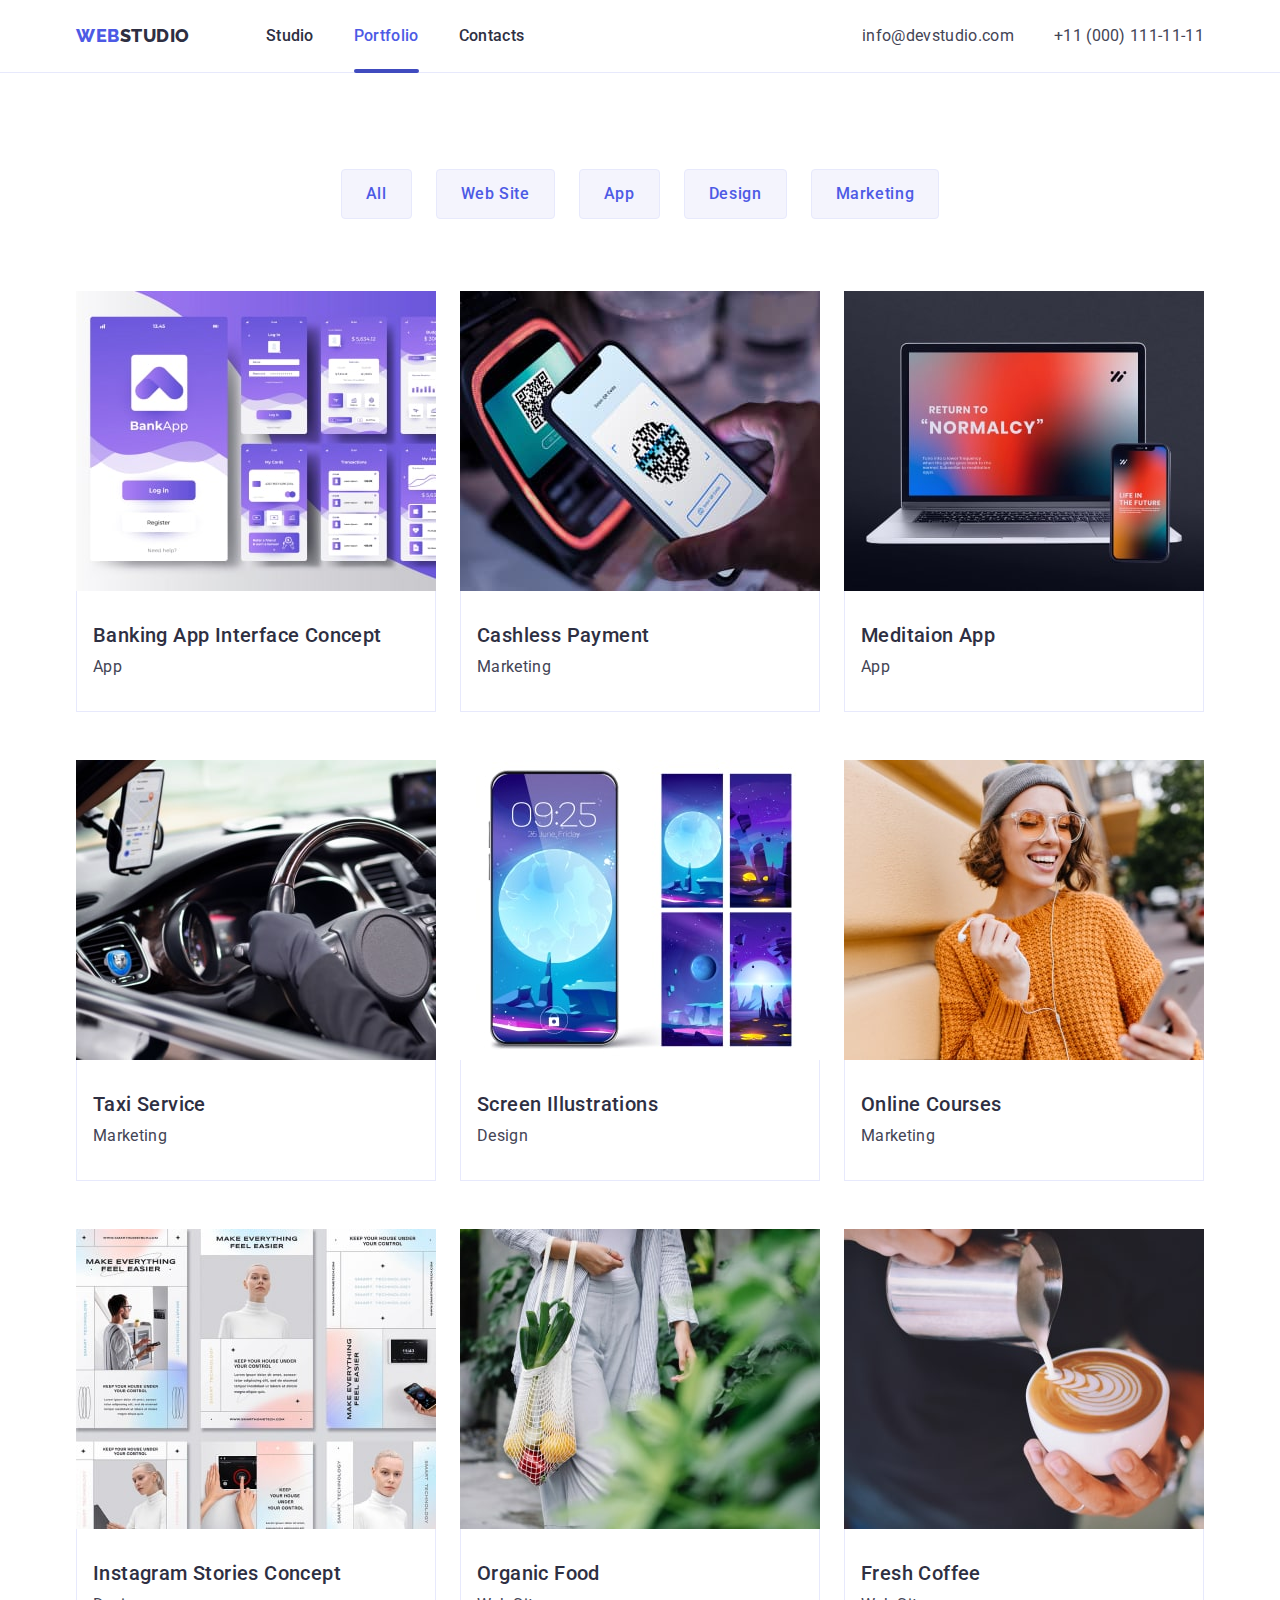
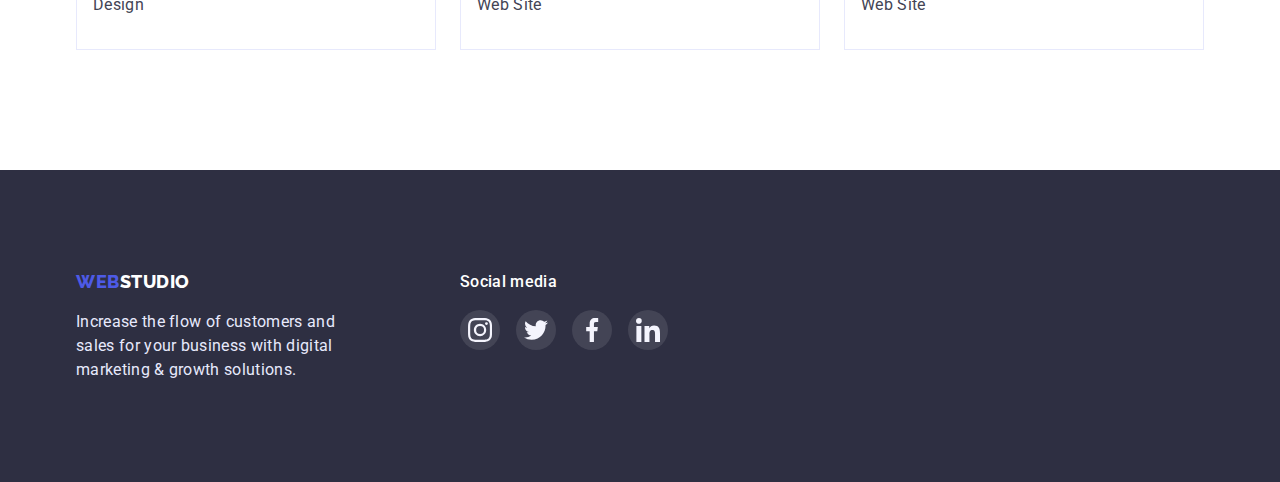
==== portfolio.html @ af66f4e7 "Create HW6" ====
<!DOCTYPE html>
<html lang="en">
<head>
    <meta charset="UTF-8">
    <meta http-equiv="X-UA-Compatible" content="IE=edge">
    <meta name="viewport" content="width=device-width, initial-scale=1.0">
    <title>Portfolio</title>
    <link rel="preconnect" href="https://fonts.googleapis.com">
    <link rel="preconnect" href="https://fonts.gstatic.com" crossorigin>
    <link
        href="https://fonts.googleapis.com/css2?family=Raleway:wght@800&family=Roboto:wght@400;500;700;900&display=swap"
        rel="stylesheet">
    <link rel="stylesheet" href="./css/modern-normalize.css">
    <link rel="stylesheet" href="./css/styles.css">
</head>

<body>
    <!-- Site Header -->
    <header class="header section">
        <!-- Navigation -->
        <div class="container navigation">
            <nav class="site-navigation">
                <a href="./index.html" class="logo link">web<span class="logo-studio">studio</span></a>
    
                <ul class="list nav-menu">
                    <li class="nav-list"><a href="./index.html" class="link nav-menu-item">Studio</a></li>
                    <li class="nav-list"><a href="./portfolio.html" class="link nav-menu-item current">Portfolio</a></li>
                    <li class="nav-list"><a href="" class="link nav-menu-item">Contacts</a></li>
                </ul>
            </nav>
    
            <ul class="list nav-address">
                <li class="nav-list"><a href="mailto:info@devstudio.com" class="link address-item">info@devstudio.com</a>
                </li>
                <li class="nav-list"><a href="tel:+110001111111" class="link address-item">+11 (000) 111-11-11</a></li>
            </ul>
        </div>
    </header>
    <main>
        <!-- Portfolio -->
        <section class="portfolio-section section">
            <div class="container">
                <h1 class="visually-hidden">Our Portfolio</h1>
                
                <div class="portfolio-filter">
                    <ul class="list">
                        <li class="item-btn"><button type="button" class="portfolio-btn all">All</button></li>
                        <li class="item-btn"><button type="button" class="portfolio-btn web-site">Web Site</button></li>
                        <li class="item-btn"><button type="button" class="portfolio-btn app">App</button></li>
                        <li class="item-btn"><button type="button" class="portfolio-btn design">Design</button></li>
                        <li class="item-btn"><button type="button" class="portfolio-btn marketing">Marketing</button></li>
                    </ul>
                </div>
            
                <div class="portfolio-cards">
                    <ul class="portfolio list">
                        <li class="item">
                            <a href="" class="portfolio-link">
                                <div class="card-thumb">
                                    <img src="./images/portfolio-img1-min.jpg" alt="Bank App Interface Concept" width="360" height="300">
                                    <div class="card-overlay">
                                        <p class="card-overlay-text text">14 Stylish and User-Friendly App Design Concepts · Task Manager App · Calorie Tracker App · Exotic Fruit Ecommerce App · Cloud Storage App</p>
                                    </div>
                                </div>
                                <div class="portfolio-card-content">
                                    <h2 class="title-three">Banking App Interface Concept</h2>
                                    <p class="main-text">App</p>
                                </div>
                            </a>
                        </li>
                        <li class="item">
                            <a href="" class="portfolio-link">
                                <div class="card-thumb">
                                    <img src="./images/portfolio-img2-min.jpg" alt="Blue Square" width="360" height="300">
                                    <div class="card-overlay">
                                        <p class="card-overlay-text text">14 Stylish and User-Friendly App Design Concepts · Task Manager App · Calorie Tracker App · Exotic Fruit Ecommerce App · Cloud Storage App</p>
                                    </div>
                                </div>
                                <div class="portfolio-card-content">
                                    <h2 class="title-three">Cashless Payment</h2>
                                    <p class="main-text">Marketing</p>
                                </div>
                            </a>
                        </li>
                        <li class="item">
                            <a href="" class="portfolio-link">
                                <div class="card-thumb">
                                    <img src="./images/portfolio-img3-min.jpg" alt="Notebook and Smartphone" width="360" height="300">
                                    <div class="card-overlay">
                                        <p class="card-overlay-text text">14 Stylish and User-Friendly App Design Concepts · Task Manager App · Calorie Tracker App · Exotic Fruit Ecommerce App · Cloud Storage App</p>
                                    </div>
                                </div>
                                <div class="portfolio-card-content">
                                    <h2 class="title-three">Meditaion App</h2>
                                    <p class="main-text">App</p>
                                </div>
                            </a>
                        </li>
                        <li class="item">
                            <a href="" class="portfolio-link">
                                <div class="card-thumb">
                                    <img src="./images/portfolio-img4-min.jpg" alt="Interior of a Car" width="360" height="300">
                                    <div class="card-overlay">
                                        <p class="card-overlay-text text">14 Stylish and User-Friendly App Design Concepts · Task Manager App · Calorie Tracker App · Exotic Fruit Ecommerce App · Cloud Storage App</p>
                                    </div>
                                </div>
                                <div class="portfolio-card-content">
                                    <h2 class="title-three">Taxi Service</h2>
                                    <p class="main-text">Marketing</p>
                                </div>
                            </a>
                        </li>
                        <li class="item">
                            <a href="" class="portfolio-link">
                                <div class="card-thumb">
                                    <img src="./images/portfolio-img5-min.jpg" alt="Screen Wallpapers" width="360" height="300">
                                    <div class="card-overlay">
                                        <p class="card-overlay-text text">14 Stylish and User-Friendly App Design Concepts · Task Manager App · Calorie Tracker App · Exotic Fruit Ecommerce App · Cloud Storage App</p>
                                    </div>
                                </div>
                                <div class="portfolio-card-content">
                                    <h2 class="title-three">Screen Illustrations</h2>
                                    <p class="main-text">Design</p>
                                </div>
                            </a>
                        </li>
                        <li class="item">
                            <a href="" class="portfolio-link">
                                <div class="card-thumb">
                                    <img src="./images/portfolio-img6-min.jpg" alt="Smiling Girl With Phone and Earphones" width="360" height="300">
                                    <div class="card-overlay">
                                        <p class="card-overlay-text text">14 Stylish and User-Friendly App Design Concepts · Task Manager App · Calorie Tracker App · Exotic Fruit Ecommerce App · Cloud Storage App</p>
                                    </div>
                                </div>
                                <div class="portfolio-card-content">
                                    <h2 class="title-three">Online Courses</h2>
                                    <p class="main-text">Marketing</p>
                                </div>
                            </a>
                        </li>
                        <li class="item">
                            <a href="" class="portfolio-link">
                                <div class="card-thumb">
                                    <img src="./images/portfolio-img7-min.jpg" alt="Instagram Stories Concept" width="360" height="300">
                                    <div class="card-overlay">
                                        <p class="card-overlay-text text">14 Stylish and User-Friendly App Design Concepts · Task Manager App · Calorie Tracker App · Exotic Fruit Ecommerce App · Cloud Storage App</p>
                                    </div>
                                </div>
                                <div class="portfolio-card-content">
                                    <h2 class="title-three">Instagram Stories Concept</h2>
                                    <p class="main-text">Design</p>
                                </div>
                            </a>
                        </li>
                        <li class="item">
                            <a href="" class="portfolio-link">
                                <div class="card-thumb">
                                    <img src="./images/portfolio-img8-min.jpg" alt="Woman With the Net of the Fruits" width="360" height="300">
                                    <div class="card-overlay">
                                        <p class="card-overlay-text text">14 Stylish and User-Friendly App Design Concepts · Task Manager App · Calorie Tracker App · Exotic Fruit Ecommerce App · Cloud Storage App</p>
                                    </div>
                                </div>
                                <div class="portfolio-card-content">
                                    <h2 class="title-three">Organic Food</h2>
                                    <p class="main-text">Web Site</p>
                                </div>
                            </a>
                        </li>
                        <li class="item">
                            <a href="" class="portfolio-link">
                                <div class="card-thumb">
                                    <img src="./images/portfolio-img9-min.jpg" alt="Barista Makes Coffe" width="360" height="300">
                                    <div class="card-overlay">
                                        <p class="card-overlay-text text">14 Stylish and User-Friendly App Design Concepts · Task Manager App · Calorie Tracker App · Exotic Fruit Ecommerce App · Cloud Storage App</p>
                                    </div>
                                </div>
                                <div class="portfolio-card-content">
                                    <h2 class="title-three">Fresh Coffee</h2>
                                    <p class="main-text">Web Site</p>
                                </div>
                            </a>
                        </li>
                    </ul>
                </div>
            </div>
        </section>
    </main>
    
    <!-- Footer -->
    <footer class="footer">
        <div class="container footer-container">
            <div class="footer-first-block">
                <a href="./index.html" class="logo link">web<span class="logo-studio">studio</span></a>
                <p class="text">Increase the flow of customers and sales for your business with digital marketing & growth
                    solutions.</p>
            </div>
            <div class="footer-second-block">
                <h4 class="footer-title">Social media</h4>
                <ul class="footer-socials">
                    <li class="social-item">
                        <a class="team-social-link bgc-footter-icon link" href="https://www.instagram.com/" target="_blank">
                            <svg class="social-icon" width="24" height="24">
                                <use href="./images/sprite.svg#icon-instagram"></use>
                            </svg>
                        </a>
                    </li>
                    <li class="social-item">
                        <a class="team-social-link bgc-footter-icon link" href="https://www.twitter.com/" target="_blank">
                            <svg class="social-icon" width="24" height="24">
                                <use href="./images/sprite.svg#icon-twitter"></use>
                            </svg>
                        </a>
                    </li>
                    <li class="social-item">
                        <a class="team-social-link bgc-footter-icon link" href="https://www.facebook.com/" target="_blank">
                            <svg class="social-icon" width="24" height="24">
                                <use href="./images/sprite.svg#icon-facebook"></use>
                            </svg>
                        </a>
                    </li>
                    <li class="social-item">
                        <a class="team-social-link bgc-footter-icon link" href="https://www.linkedin.com/" target="_blank">
                            <svg class="social-icon" width="24" height="24">
                                <use href="./images/sprite.svg#icon-linkedin"></use>
                            </svg>
                        </a>
                    </li>
                </ul>
    
            </div>
        </div>
    </footer>
</body>
</html>
---- css/styles.css ----
html {
  box-sizing: border-box;
}

*,
*::before,
*::after {
  box-sizing: inherit;
}

p,
h1,
h2,
h3,
h4,
h5,
h6,
ul {
  margin: 0;
  padding: 0;
}

img {
  display: block;
}

:root {
  --primary-text-color: #434455;
  --title-text-color: #2e2f42;
  --main-bg-color: #ffffff;
  --accent-color: #4d5ae5;
  --cloud-color: #f4f4fd;
  --cornflower-color: #e7e9fc;
  --ocean-color: #404bbf;
  --light-slate-color: #8e8f99;
  --green-color: #31d0aa;
}

body {
  font-family: "Roboto", sans-serif;
  background-color: var(--main-bg-color);
  color: var(--primary-text-color);
}

.visually-hidden {
  position: absolute;
  width: 1px;
  height: 1px;
  margin: -1px;
  border: 0;
  padding: 0;
  white-space: nowrap;
  clip-path: inset(100%);
  clip: rect(0 0 0 0);
  overflow: hidden;
}

.link {
  text-decoration: none;
}

.list {
  list-style-type: none;
}

.title {
  color: var(--title-text-color);
}

.main-text {
  font-weight: 400;
  font-size: 16px;
  line-height: 1.5;
  letter-spacing: 0.02em;
}

.title-two {
  font-weight: 700;
  font-size: 36px;
  line-height: 1.11;
  letter-spacing: 0.02em;
  color: var(--title-text-color);
}

.title-three {
  font-weight: 500;
  font-size: 20px;
  line-height: 1.2;
  letter-spacing: 0.02em;
  color: var(--title-text-color);
}

.container {
  padding: 0 15px;
  width: 1158px;
  margin: 0 auto;
  /* outline: 1px solid red; */
}

/* --- HEADER --- */
.header {
  margin: 0 auto;
  border-bottom: 1px solid var(--cornflower-color);
}

/* --- LOGO --- */

.logo {
  font-family: "Raleway", sans-serif;
  font-weight: 800;
  font-size: 18px;
  line-height: 1.33;
  text-transform: uppercase;
  letter-spacing: 0.03em;
  color: var(--accent-color);
}

.logo-studio {
  color: var(--title-text-color);
}

/* --- SITE NAVIGATION --- */

.navigation {
  display: flex;
  align-items: center;
}

.site-navigation {
  display: flex;
  align-items: center;
}

.nav-menu {
  display: flex;
  margin-left: 76px;
}

.nav-address {
  display: flex;
  margin-left: auto;
}

.nav-menu-item {
  display: inline-block;
  padding-top: 24px;
  padding-bottom: 24px;

  color: var(--title-text-color);
  font-weight: 500;
  font-size: 16px;
  line-height: 1.5;
  letter-spacing: 0.02em;

  transition: color 250ms cubic-bezier(0.4, 0, 0.2, 1);
}

.nav-menu .nav-list + .nav-list {
  margin-left: 40px;
}

.nav-menu-item:hover,
.nav-menu-item:focus {
  color: var(--accent-color);
}

.nav-list {
  position: relative;
}

.current {
  color: var(--accent-color);
}

.current::after {
  content: "";

  position: absolute;
  bottom: -1px;
  left: 0;  

  height: 4px;
  width: 100%;
  background-color: var(--ocean-color);
  border-radius: 2px;
}

.current:hover {
  color: var(--primary-text-color);
}

.address-item {
  color: var(--primary-text-color);
  font-weight: 400;
  font-size: 16px;
  line-height: 1.5;
  letter-spacing: 0.02em;

  transition: color 250ms cubic-bezier(0.4, 0, 0.2, 1);
}

.header-item-icon {
  display: flex;
  align-items: center;
}

.address-item:hover,
.address-item:focus {
  color: var(--accent-color);
}

.nav-address .nav-list + .nav-list {
  margin-left: 40px;
}

/* --- HERO --- */
.hero.section {
  max-width: 1440px;
  margin: 0 auto;
  padding-top: 188px;
  padding-bottom: 188px;
}

.hero {
  text-align: center;

  background-color: var(--title-text-color);
  background-image: linear-gradient(
      to right,
      rgba(46, 47, 66, 0.7),
      rgba(46, 47, 66, 0.7)
    ),
    url(../images/people-office.jpg);
  background-repeat: no-repeat;
  background-position: center;
}

.hero .title {
  color: var(--main-bg-color);
  font-weight: 700;
  font-size: 56px;
  line-height: 1.07;
  letter-spacing: 0.02em;
  max-width: 496px;
  margin: 0 auto;
  /* text-align: center; */
}

.hero .btn {
  display: inline-block;
  
  font-family: inherit;
  background: var(--accent-color);
  color: var(--main-bg-color);
  font-size: 16px;
  line-height: 1.19;
  font-weight: 500;
  letter-spacing: 0.04em;
  padding: 16px;
  padding-left: 32px;
  padding-right: 32px;
  border-radius: 3px;
  border: 0;
  cursor: pointer;

  margin-top: 48px;

  transition: background-color 250ms cubic-bezier(0.4, 0, 0.2, 1), box-shadow 250ms cubic-bezier(0.4, 0, 0.2, 1);
}

.hero .btn:hover,
.hero .btn:focus {
  background-color: #404bbf;
  box-shadow: 0px 4px 4px rgba(0, 0, 0, 0.15);
}

/* --- OUR ADVANTAGES --- */
.advantages {
  padding-top: 120px;
  padding-bottom: 120px;
}

.advantages .list {
  display: flex;
  gap: 24px;
}

.advantages .item {
  width: calc(100% - 72px / 4);
}
.advantages .main-text {
  margin-top: 8px;
}

.advant-item-icon {
  /* max-width: 264px;
    height: 112px; */
  background-color: var(--cloud-color);
  border-radius: 4px;
  padding: 24px 100px;
  margin-bottom: 8px;
}

.advant-antenna-icon {
  display: block;
  margin: auto auto;
}
/* .advantages .item:not(:last-child) {
    margin-right: 24px;
} */

/* --- OUR WORKS --- */
.works {
  text-align: center;
  padding-bottom: 120px;
}

.works .list {
  margin-top: 72px;
  display: flex;
  gap: 24px;
}

/* --- OUR TEAM --- */

.team {
  background-color: var(--cloud-color);
  padding: 120px 0;
}

.team .list {
  display: flex;
  margin-top: 72px;
  gap: 24px;
}

.team-card {
  background-color: var(--main-bg-color);
  text-align: center;
  box-shadow: 0px 1px 6px rgba(46, 47, 66, 0.08),
    0px 1px 1px rgba(46, 47, 66, 0.16), 0px 2px 1px rgba(46, 47, 66, 0.08);
  border-radius: 0px 0px 4px 4px;
}

.team .title-two {
  text-align: center;
}

.team .main-text {
  margin-top: 8px;
}

.card-content {
  padding: 32px 16px;
}

.team-socials {
  display: flex;
  list-style: none;
  gap: 24px;
  margin-top: 8px;
}

.social-item {
  width: 40px;
  height: 40px;
  display: flex;
}

.team-social-link {
  width: 40px;
  height: 40px;
  border-radius: 50%;
  background-color: var(--accent-color);
  display: flex;
  justify-content: center;
  align-items: center;

  transition: background-color 250ms cubic-bezier(0.4, 0, 0.2, 1);
}

.team-social-link:hover,
.team-social-link:focus {
  background-color: var(--ocean-color);
}

.social-icon {
  fill: var(--cloud-color);
}

/* --- OUR CUSTOMERS */

.our-customers-section {
  padding-top: 130px;
  padding-bottom: 120px;
  text-align: center;
}

.customers-list {
  display: flex;
  margin-top: 72px;
  gap: 24px;
}

.customers-link {
  display: flex;
  justify-content: center;
  align-items: center;
  width: 168px;
  height: 88px;
  border: 1px solid #8e8f99;
  border-radius: 4px;
  padding: 16px 32px;
  fill: var(--light-slate-color);

  transition: border-color 250ms cubic-bezier(0.4, 0, 0.2, 1), fill 250ms cubic-bezier(0.4, 0, 0.2, 1);
}

.customers-link:hover,
.customers-link:focus {
  border-color: var(--ocean-color);
  fill: var(--ocean-color);
}

/* --- MODAL --- */

.backdrop {
  position: fixed;
  top: 0;
  left: 0;

  width: 100%;
  height: 100%;
  background-color: rgba(46, 47, 66, 0.4);

  opacity: 1;

  transition: opacity 250ms cubic-bezier(0.4, 0, 0.2, 1), visibility 250ms cubic-bezier(0.4, 0, 0.2, 1);
}

.backdrop.is-hidden {
  visibility: hidden;
  opacity: 0;
  pointer-events: none;
}

.backdrop.is-hidden .modal {
  opacity: 0;
  transform: translate(-50% , -50%) scale(1.1);
}

.modal {
  position: absolute;
  left: 50%;
  top: 50%;
  transform: translate(-50% , -50%) scale(1);
  
  min-width: 408px;
  min-height: 576px;

  background: #FCFCFC;
  box-shadow: 0px 1px 1px rgba(0, 0, 0, 0.14), 0px 1px 3px rgba(0, 0, 0, 0.12), 0px 2px 1px rgba(0, 0, 0, 0.2);
  border-radius: 4px;

  opacity: 1;

  transition: transform 250ms cubic-bezier(0.4, 0, 0.2, 1), opacity 250ms cubic-bezier(0.4, 0, 0.2, 1);
}

.modal-close-button {
  position: absolute;
  top: 24px;
  right: 24px;

  display: flex;
  justify-content: center;
  align-items: center;
  
  width: 24px;
  height: 24px;
  border-radius: 50%;
  border: 1px solid rgba(0, 0, 0, 0.1);
  fill: currentColor;
  
  cursor: pointer;
}



.modal-close-button:active {
  background-color: var(--ocean-color);
  fill: var(--main-bg-color);
} 

/* --- FOOTER --- */
.footer {
  background-color: var(--title-text-color);
  padding: 100px 0;
  display: flex;
}

.footer .logo-studio {
  color: var(--main-bg-color);
}

.footer-title {
  color: var(--main-bg-color);
  font-weight: 500;
  font-size: 16px;
  line-height: calc(24 / 16);
  letter-spacing: 0.02em;
}

.footer .text {
  display: block;
  color: var(--cornflower-color);
  font-size: 16px;
  line-height: 1.5;
  letter-spacing: 0.02em;
  margin-top: 16px;
  max-width: 264px;
}

.footer-first-block .logo {
  display: block;
}

.footer-second-block {
  margin-left: 120px;
}

.footer-container {
  display: flex;
}

.footer-socials {
  display: flex;
  list-style: none;
  gap: 16px;
  margin-top: 16px;
}

.bgc-footter-icon {
  background-color: rgba(255, 255, 255, 0.1);

  transition: background-color 250ms cubic-bezier(0.4, 0, 0.2, 1);
}

.bgc-footter-icon:hover,
.bgc-footter-icon:focus {
  background-color: var(--green-color);
}

/* --- PORTFOLIO --- */

.portfolio-section {
  background: var(--main-bg-color);
  padding-top: 96px;
  padding-bottom: 120px;
}

/* --- PORTFOLIO BUTTONS */

.portfolio-filter .list {
  display: flex;
  justify-content: center;
}

.portfolio-btn {
  display: inline-block;
  background: var(--cloud-color);

  color: var(--accent-color);
  font-family: inherit;
  font-size: 16px;
  line-height: 1.5;
  font-weight: 500;
  letter-spacing: 0.04em;

  border: 1px solid var(--cornflower-color);
  border-radius: 4px;
  cursor: pointer;

  padding: 12px 24px;

  transition: background-color, color, border, box-shadow;
  transition-duration: 250ms;
  transition-timing-function: cubic-bezier(0.4, 0, 0.2, 1);
}

.portfolio-filter .item-btn + .item-btn {
  margin-left: 24px;
}

.portfolio-btn:hover,
.portfolio-btn:focus {
  background-color: var(--accent-color);
  color: var(--main-bg-color);
  border: 1px solid var(--cornflower-color);
  box-shadow: 0px 3px 1px rgba(0, 0, 0, 0.1), 0px 2px 1px rgba(0, 0, 0, 0.08),
    0px 2px 2px rgba(0, 0, 0, 0.12);
}

/* --- PORTFOLIO CARDS --- */

.portfolio-cards {
  margin-top: 72px;
}

.portfolio .main-text {
  margin-top: 8px;
}

.portfolio.list {
  display: flex;
  flex-wrap: wrap;
  row-gap: 48px;
  column-gap: 24px;
}

.portfolio .item {
  width: calc(100% - 48 / 3);
}

.portfolio-link {
  display: block;
  text-decoration: none;
  color: var(--primary-text-color);

  transition: box-shadow 250ms cubic-bezier(0.4, 0, 0.2, 1);
}

.portfolio-link:hover,
.portfolio-link:focus {
  box-shadow: 0px 1px 6px rgba(46, 47, 66, 0.08);
}

.portfolio-link:hover .card-overlay,
.portfolio-link:focus .card-overlay {
  transform: translateY(0);
}

/* .portfolio .item:not(:nth-child(3n)) {
    margin-right: 24px;
}

.portfolio .item:not(:nth-last-child(-n+3)) {
    margin-bottom: 48px;
} */

.portfolio-card-content {
  padding: 32px 16px;
  border: 1px solid var(--cornflower-color);
  border-top: none;
}

.card-thumb {
  position: relative;

  overflow: hidden;    
}

.card-overlay {
  position: absolute;
  top: 0;
  left: 0;
  
  width: 100%;
  height: 100%;
  background-color: var(--accent-color);
  
  padding-top: 40px;
  padding-left: 32px;
  padding-right: 32px;
  
  transform: translateY(100%);

  transition: transform 250ms cubic-bezier(0.4, 0, 0.2, 1)
}

.card-overlay-text {
  color: var(--cornflower-color);
}
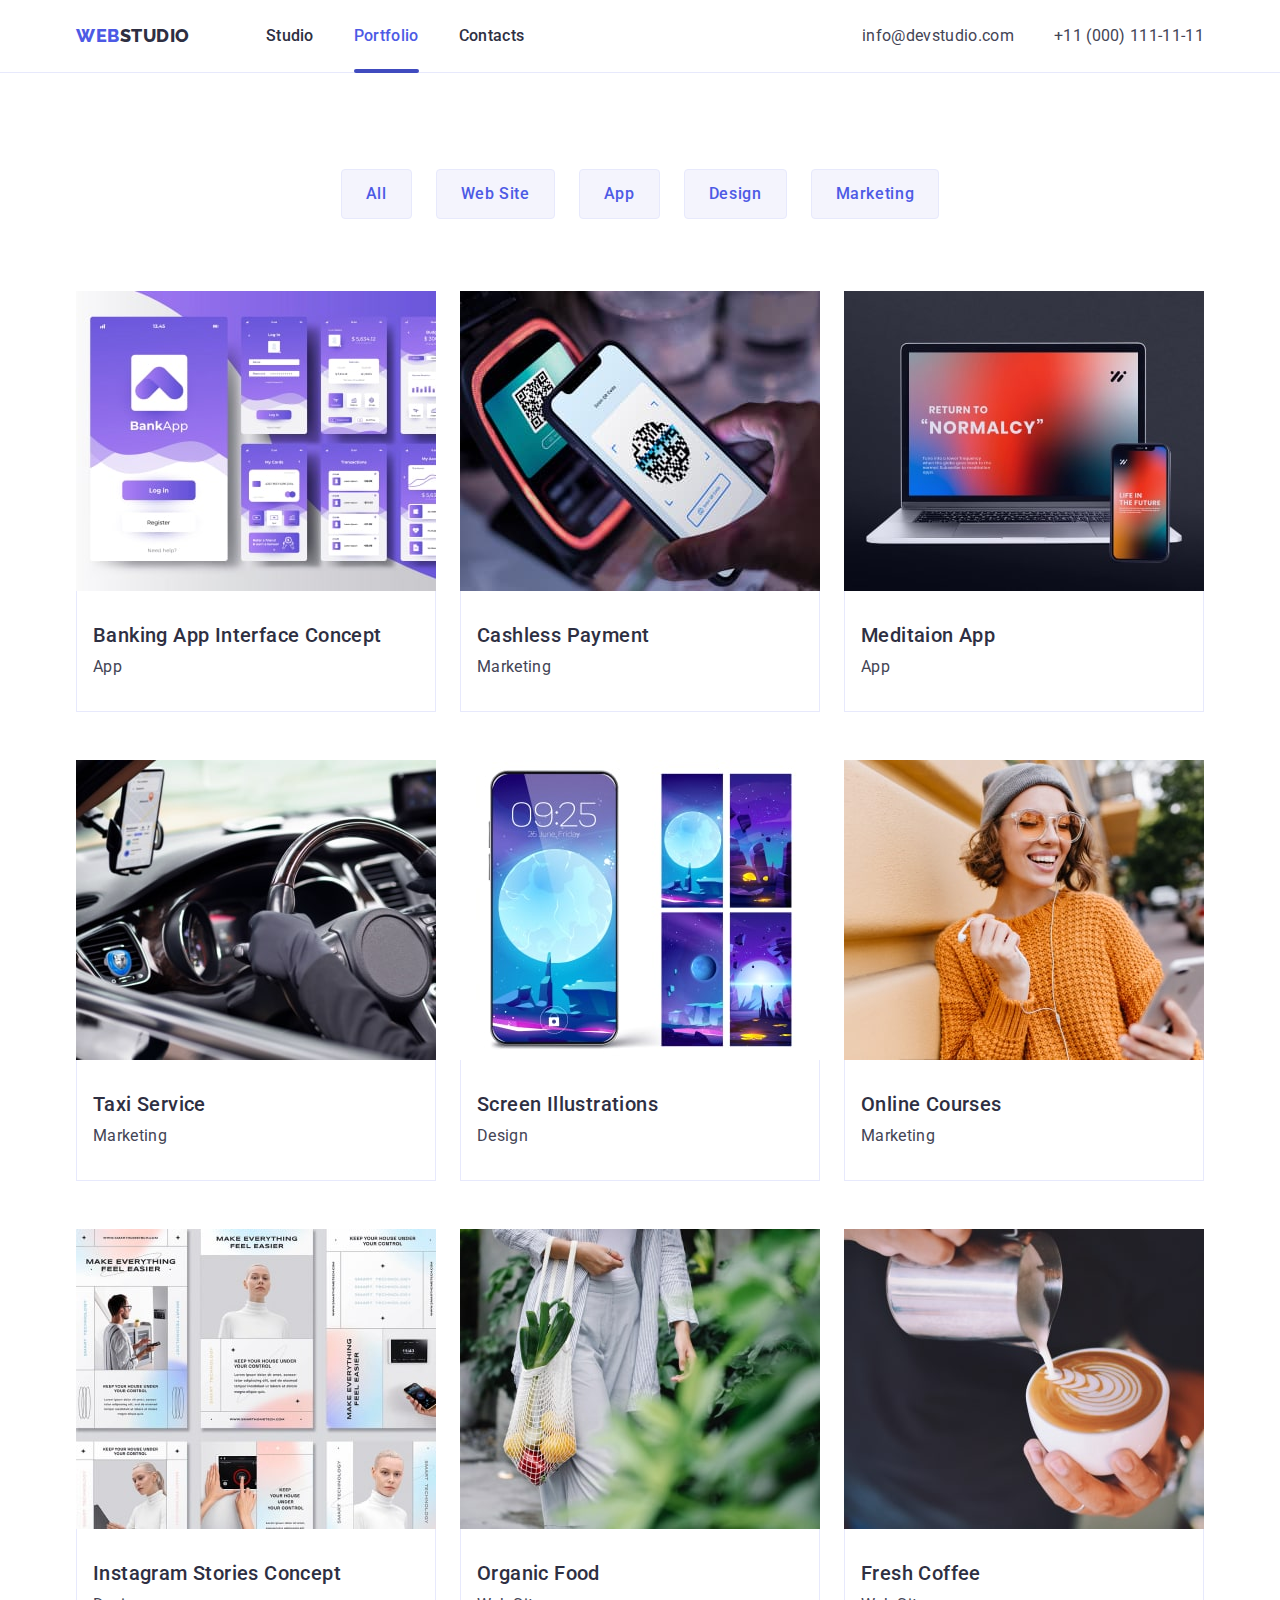
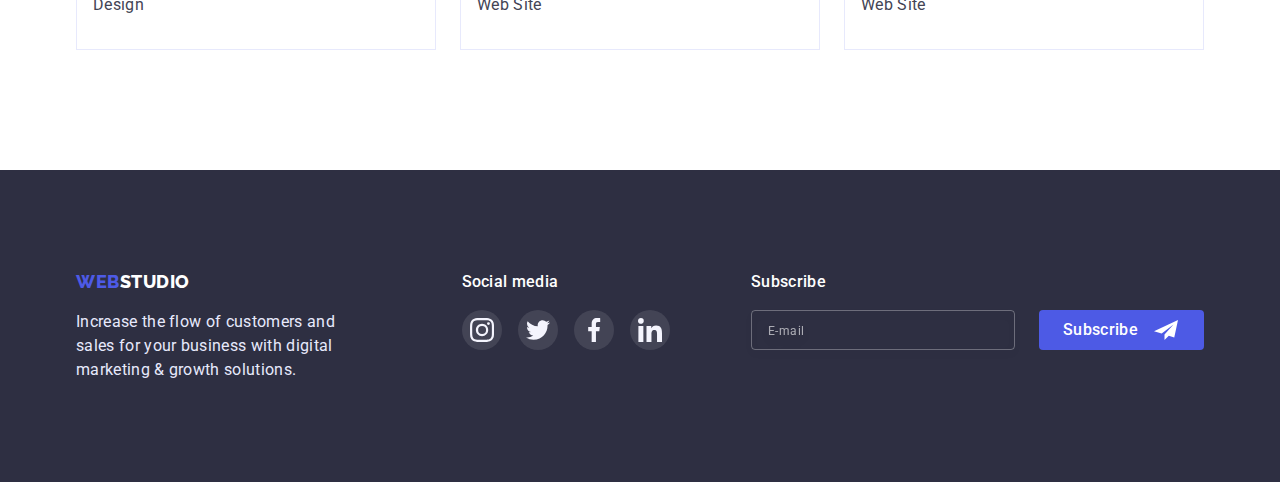
==== commit 51d57482: "Update HW6" ====
--- a/portfolio.html
+++ b/portfolio.html
@@ -1,234 +1,361 @@
 <!DOCTYPE html>
 <html lang="en">
-<head>
-    <meta charset="UTF-8">
-    <meta http-equiv="X-UA-Compatible" content="IE=edge">
-    <meta name="viewport" content="width=device-width, initial-scale=1.0">
+  <head>
+    <meta charset="UTF-8" />
+    <meta http-equiv="X-UA-Compatible" content="IE=edge" />
+    <meta name="viewport" content="width=device-width, initial-scale=1.0" />
     <title>Portfolio</title>
-    <link rel="preconnect" href="https://fonts.googleapis.com">
-    <link rel="preconnect" href="https://fonts.gstatic.com" crossorigin>
+    <link rel="preconnect" href="https://fonts.googleapis.com" />
+    <link rel="preconnect" href="https://fonts.gstatic.com" crossorigin />
     <link
-        href="https://fonts.googleapis.com/css2?family=Raleway:wght@800&family=Roboto:wght@400;500;700;900&display=swap"
-        rel="stylesheet">
-    <link rel="stylesheet" href="./css/modern-normalize.css">
-    <link rel="stylesheet" href="./css/styles.css">
-</head>
-
-<body>
+      href="https://fonts.googleapis.com/css2?family=Raleway:wght@800&family=Roboto:wght@400;500;700;900&display=swap"
+      rel="stylesheet"
+    />
+    <link rel="stylesheet" href="./css/modern-normalize.css" />
+    <link rel="stylesheet" href="./css/styles.css" />
+  </head>
+
+  <body>
     <!-- Site Header -->
     <header class="header section">
-        <!-- Navigation -->
-        <div class="container navigation">
-            <nav class="site-navigation">
-                <a href="./index.html" class="logo link">web<span class="logo-studio">studio</span></a>
-    
-                <ul class="list nav-menu">
-                    <li class="nav-list"><a href="./index.html" class="link nav-menu-item">Studio</a></li>
-                    <li class="nav-list"><a href="./portfolio.html" class="link nav-menu-item current">Portfolio</a></li>
-                    <li class="nav-list"><a href="" class="link nav-menu-item">Contacts</a></li>
-                </ul>
-            </nav>
-    
-            <ul class="list nav-address">
-                <li class="nav-list"><a href="mailto:info@devstudio.com" class="link address-item">info@devstudio.com</a>
-                </li>
-                <li class="nav-list"><a href="tel:+110001111111" class="link address-item">+11 (000) 111-11-11</a></li>
-            </ul>
-        </div>
+      <!-- Navigation -->
+      <div class="container navigation">
+        <nav class="site-navigation">
+          <a href="./index.html" class="logo link">web<span class="logo-studio">studio</span></a>
+
+          <ul class="list nav-menu">
+            <li class="nav-list">
+              <a href="./index.html" class="link nav-menu-item">Studio</a>
+            </li>
+            <li class="nav-list">
+              <a href="./portfolio.html" class="link nav-menu-item current">Portfolio</a>
+            </li>
+            <li class="nav-list">
+              <a href="" class="link nav-menu-item">Contacts</a>
+            </li>
+          </ul>
+        </nav>
+
+        <ul class="list nav-address">
+          <li class="nav-list">
+            <a href="mailto:info@devstudio.com" class="link address-item">info@devstudio.com</a>
+          </li>
+          <li class="nav-list">
+            <a href="tel:+110001111111" class="link address-item">+11 (000) 111-11-11</a>
+          </li>
+        </ul>
+      </div>
     </header>
     <main>
-        <!-- Portfolio -->
-        <section class="portfolio-section section">
-            <div class="container">
-                <h1 class="visually-hidden">Our Portfolio</h1>
-                
-                <div class="portfolio-filter">
-                    <ul class="list">
-                        <li class="item-btn"><button type="button" class="portfolio-btn all">All</button></li>
-                        <li class="item-btn"><button type="button" class="portfolio-btn web-site">Web Site</button></li>
-                        <li class="item-btn"><button type="button" class="portfolio-btn app">App</button></li>
-                        <li class="item-btn"><button type="button" class="portfolio-btn design">Design</button></li>
-                        <li class="item-btn"><button type="button" class="portfolio-btn marketing">Marketing</button></li>
-                    </ul>
-                </div>
-            
-                <div class="portfolio-cards">
-                    <ul class="portfolio list">
-                        <li class="item">
-                            <a href="" class="portfolio-link">
-                                <div class="card-thumb">
-                                    <img src="./images/portfolio-img1-min.jpg" alt="Bank App Interface Concept" width="360" height="300">
-                                    <div class="card-overlay">
-                                        <p class="card-overlay-text text">14 Stylish and User-Friendly App Design Concepts · Task Manager App · Calorie Tracker App · Exotic Fruit Ecommerce App · Cloud Storage App</p>
-                                    </div>
-                                </div>
-                                <div class="portfolio-card-content">
-                                    <h2 class="title-three">Banking App Interface Concept</h2>
-                                    <p class="main-text">App</p>
-                                </div>
-                            </a>
-                        </li>
-                        <li class="item">
-                            <a href="" class="portfolio-link">
-                                <div class="card-thumb">
-                                    <img src="./images/portfolio-img2-min.jpg" alt="Blue Square" width="360" height="300">
-                                    <div class="card-overlay">
-                                        <p class="card-overlay-text text">14 Stylish and User-Friendly App Design Concepts · Task Manager App · Calorie Tracker App · Exotic Fruit Ecommerce App · Cloud Storage App</p>
-                                    </div>
-                                </div>
-                                <div class="portfolio-card-content">
-                                    <h2 class="title-three">Cashless Payment</h2>
-                                    <p class="main-text">Marketing</p>
-                                </div>
-                            </a>
-                        </li>
-                        <li class="item">
-                            <a href="" class="portfolio-link">
-                                <div class="card-thumb">
-                                    <img src="./images/portfolio-img3-min.jpg" alt="Notebook and Smartphone" width="360" height="300">
-                                    <div class="card-overlay">
-                                        <p class="card-overlay-text text">14 Stylish and User-Friendly App Design Concepts · Task Manager App · Calorie Tracker App · Exotic Fruit Ecommerce App · Cloud Storage App</p>
-                                    </div>
-                                </div>
-                                <div class="portfolio-card-content">
-                                    <h2 class="title-three">Meditaion App</h2>
-                                    <p class="main-text">App</p>
-                                </div>
-                            </a>
-                        </li>
-                        <li class="item">
-                            <a href="" class="portfolio-link">
-                                <div class="card-thumb">
-                                    <img src="./images/portfolio-img4-min.jpg" alt="Interior of a Car" width="360" height="300">
-                                    <div class="card-overlay">
-                                        <p class="card-overlay-text text">14 Stylish and User-Friendly App Design Concepts · Task Manager App · Calorie Tracker App · Exotic Fruit Ecommerce App · Cloud Storage App</p>
-                                    </div>
-                                </div>
-                                <div class="portfolio-card-content">
-                                    <h2 class="title-three">Taxi Service</h2>
-                                    <p class="main-text">Marketing</p>
-                                </div>
-                            </a>
-                        </li>
-                        <li class="item">
-                            <a href="" class="portfolio-link">
-                                <div class="card-thumb">
-                                    <img src="./images/portfolio-img5-min.jpg" alt="Screen Wallpapers" width="360" height="300">
-                                    <div class="card-overlay">
-                                        <p class="card-overlay-text text">14 Stylish and User-Friendly App Design Concepts · Task Manager App · Calorie Tracker App · Exotic Fruit Ecommerce App · Cloud Storage App</p>
-                                    </div>
-                                </div>
-                                <div class="portfolio-card-content">
-                                    <h2 class="title-three">Screen Illustrations</h2>
-                                    <p class="main-text">Design</p>
-                                </div>
-                            </a>
-                        </li>
-                        <li class="item">
-                            <a href="" class="portfolio-link">
-                                <div class="card-thumb">
-                                    <img src="./images/portfolio-img6-min.jpg" alt="Smiling Girl With Phone and Earphones" width="360" height="300">
-                                    <div class="card-overlay">
-                                        <p class="card-overlay-text text">14 Stylish and User-Friendly App Design Concepts · Task Manager App · Calorie Tracker App · Exotic Fruit Ecommerce App · Cloud Storage App</p>
-                                    </div>
-                                </div>
-                                <div class="portfolio-card-content">
-                                    <h2 class="title-three">Online Courses</h2>
-                                    <p class="main-text">Marketing</p>
-                                </div>
-                            </a>
-                        </li>
-                        <li class="item">
-                            <a href="" class="portfolio-link">
-                                <div class="card-thumb">
-                                    <img src="./images/portfolio-img7-min.jpg" alt="Instagram Stories Concept" width="360" height="300">
-                                    <div class="card-overlay">
-                                        <p class="card-overlay-text text">14 Stylish and User-Friendly App Design Concepts · Task Manager App · Calorie Tracker App · Exotic Fruit Ecommerce App · Cloud Storage App</p>
-                                    </div>
-                                </div>
-                                <div class="portfolio-card-content">
-                                    <h2 class="title-three">Instagram Stories Concept</h2>
-                                    <p class="main-text">Design</p>
-                                </div>
-                            </a>
-                        </li>
-                        <li class="item">
-                            <a href="" class="portfolio-link">
-                                <div class="card-thumb">
-                                    <img src="./images/portfolio-img8-min.jpg" alt="Woman With the Net of the Fruits" width="360" height="300">
-                                    <div class="card-overlay">
-                                        <p class="card-overlay-text text">14 Stylish and User-Friendly App Design Concepts · Task Manager App · Calorie Tracker App · Exotic Fruit Ecommerce App · Cloud Storage App</p>
-                                    </div>
-                                </div>
-                                <div class="portfolio-card-content">
-                                    <h2 class="title-three">Organic Food</h2>
-                                    <p class="main-text">Web Site</p>
-                                </div>
-                            </a>
-                        </li>
-                        <li class="item">
-                            <a href="" class="portfolio-link">
-                                <div class="card-thumb">
-                                    <img src="./images/portfolio-img9-min.jpg" alt="Barista Makes Coffe" width="360" height="300">
-                                    <div class="card-overlay">
-                                        <p class="card-overlay-text text">14 Stylish and User-Friendly App Design Concepts · Task Manager App · Calorie Tracker App · Exotic Fruit Ecommerce App · Cloud Storage App</p>
-                                    </div>
-                                </div>
-                                <div class="portfolio-card-content">
-                                    <h2 class="title-three">Fresh Coffee</h2>
-                                    <p class="main-text">Web Site</p>
-                                </div>
-                            </a>
-                        </li>
-                    </ul>
-                </div>
-            </div>
-        </section>
+      <!-- Portfolio -->
+      <section class="portfolio-section section">
+        <div class="container">
+          <h1 class="visually-hidden">Our Portfolio</h1>
+
+          <div class="portfolio-filter">
+            <ul class="list">
+              <li class="item-btn">
+                <button type="button" class="portfolio-btn all">All</button>
+              </li>
+              <li class="item-btn">
+                <button type="button" class="portfolio-btn web-site">Web Site</button>
+              </li>
+              <li class="item-btn">
+                <button type="button" class="portfolio-btn app">App</button>
+              </li>
+              <li class="item-btn">
+                <button type="button" class="portfolio-btn design">Design</button>
+              </li>
+              <li class="item-btn">
+                <button type="button" class="portfolio-btn marketing">Marketing</button>
+              </li>
+            </ul>
+          </div>
+
+          <div class="portfolio-cards">
+            <ul class="portfolio list">
+              <li class="item">
+                <a href="" class="portfolio-link">
+                  <div class="card-thumb">
+                    <img
+                      src="./images/portfolio-img1-min.jpg"
+                      alt="Bank App Interface Concept"
+                      width="360"
+                      height="300"
+                    />
+                    <div class="card-overlay">
+                      <p class="card-overlay-text text">
+                        14 Stylish and User-Friendly App Design Concepts · Task Manager App ·
+                        Calorie Tracker App · Exotic Fruit Ecommerce App · Cloud Storage App
+                      </p>
+                    </div>
+                  </div>
+                  <div class="portfolio-card-content">
+                    <h2 class="title-three">Banking App Interface Concept</h2>
+                    <p class="main-text">App</p>
+                  </div>
+                </a>
+              </li>
+              <li class="item">
+                <a href="" class="portfolio-link">
+                  <div class="card-thumb">
+                    <img
+                      src="./images/portfolio-img2-min.jpg"
+                      alt="Blue Square"
+                      width="360"
+                      height="300"
+                    />
+                    <div class="card-overlay">
+                      <p class="card-overlay-text text">
+                        14 Stylish and User-Friendly App Design Concepts · Task Manager App ·
+                        Calorie Tracker App · Exotic Fruit Ecommerce App · Cloud Storage App
+                      </p>
+                    </div>
+                  </div>
+                  <div class="portfolio-card-content">
+                    <h2 class="title-three">Cashless Payment</h2>
+                    <p class="main-text">Marketing</p>
+                  </div>
+                </a>
+              </li>
+              <li class="item">
+                <a href="" class="portfolio-link">
+                  <div class="card-thumb">
+                    <img
+                      src="./images/portfolio-img3-min.jpg"
+                      alt="Notebook and Smartphone"
+                      width="360"
+                      height="300"
+                    />
+                    <div class="card-overlay">
+                      <p class="card-overlay-text text">
+                        14 Stylish and User-Friendly App Design Concepts · Task Manager App ·
+                        Calorie Tracker App · Exotic Fruit Ecommerce App · Cloud Storage App
+                      </p>
+                    </div>
+                  </div>
+                  <div class="portfolio-card-content">
+                    <h2 class="title-three">Meditaion App</h2>
+                    <p class="main-text">App</p>
+                  </div>
+                </a>
+              </li>
+              <li class="item">
+                <a href="" class="portfolio-link">
+                  <div class="card-thumb">
+                    <img
+                      src="./images/portfolio-img4-min.jpg"
+                      alt="Interior of a Car"
+                      width="360"
+                      height="300"
+                    />
+                    <div class="card-overlay">
+                      <p class="card-overlay-text text">
+                        14 Stylish and User-Friendly App Design Concepts · Task Manager App ·
+                        Calorie Tracker App · Exotic Fruit Ecommerce App · Cloud Storage App
+                      </p>
+                    </div>
+                  </div>
+                  <div class="portfolio-card-content">
+                    <h2 class="title-three">Taxi Service</h2>
+                    <p class="main-text">Marketing</p>
+                  </div>
+                </a>
+              </li>
+              <li class="item">
+                <a href="" class="portfolio-link">
+                  <div class="card-thumb">
+                    <img
+                      src="./images/portfolio-img5-min.jpg"
+                      alt="Screen Wallpapers"
+                      width="360"
+                      height="300"
+                    />
+                    <div class="card-overlay">
+                      <p class="card-overlay-text text">
+                        14 Stylish and User-Friendly App Design Concepts · Task Manager App ·
+                        Calorie Tracker App · Exotic Fruit Ecommerce App · Cloud Storage App
+                      </p>
+                    </div>
+                  </div>
+                  <div class="portfolio-card-content">
+                    <h2 class="title-three">Screen Illustrations</h2>
+                    <p class="main-text">Design</p>
+                  </div>
+                </a>
+              </li>
+              <li class="item">
+                <a href="" class="portfolio-link">
+                  <div class="card-thumb">
+                    <img
+                      src="./images/portfolio-img6-min.jpg"
+                      alt="Smiling Girl With Phone and Earphones"
+                      width="360"
+                      height="300"
+                    />
+                    <div class="card-overlay">
+                      <p class="card-overlay-text text">
+                        14 Stylish and User-Friendly App Design Concepts · Task Manager App ·
+                        Calorie Tracker App · Exotic Fruit Ecommerce App · Cloud Storage App
+                      </p>
+                    </div>
+                  </div>
+                  <div class="portfolio-card-content">
+                    <h2 class="title-three">Online Courses</h2>
+                    <p class="main-text">Marketing</p>
+                  </div>
+                </a>
+              </li>
+              <li class="item">
+                <a href="" class="portfolio-link">
+                  <div class="card-thumb">
+                    <img
+                      src="./images/portfolio-img7-min.jpg"
+                      alt="Instagram Stories Concept"
+                      width="360"
+                      height="300"
+                    />
+                    <div class="card-overlay">
+                      <p class="card-overlay-text text">
+                        14 Stylish and User-Friendly App Design Concepts · Task Manager App ·
+                        Calorie Tracker App · Exotic Fruit Ecommerce App · Cloud Storage App
+                      </p>
+                    </div>
+                  </div>
+                  <div class="portfolio-card-content">
+                    <h2 class="title-three">Instagram Stories Concept</h2>
+                    <p class="main-text">Design</p>
+                  </div>
+                </a>
+              </li>
+              <li class="item">
+                <a href="" class="portfolio-link">
+                  <div class="card-thumb">
+                    <img
+                      src="./images/portfolio-img8-min.jpg"
+                      alt="Woman With the Net of the Fruits"
+                      width="360"
+                      height="300"
+                    />
+                    <div class="card-overlay">
+                      <p class="card-overlay-text text">
+                        14 Stylish and User-Friendly App Design Concepts · Task Manager App ·
+                        Calorie Tracker App · Exotic Fruit Ecommerce App · Cloud Storage App
+                      </p>
+                    </div>
+                  </div>
+                  <div class="portfolio-card-content">
+                    <h2 class="title-three">Organic Food</h2>
+                    <p class="main-text">Web Site</p>
+                  </div>
+                </a>
+              </li>
+              <li class="item">
+                <a href="" class="portfolio-link">
+                  <div class="card-thumb">
+                    <img
+                      src="./images/portfolio-img9-min.jpg"
+                      alt="Barista Makes Coffe"
+                      width="360"
+                      height="300"
+                    />
+                    <div class="card-overlay">
+                      <p class="card-overlay-text text">
+                        14 Stylish and User-Friendly App Design Concepts · Task Manager App ·
+                        Calorie Tracker App · Exotic Fruit Ecommerce App · Cloud Storage App
+                      </p>
+                    </div>
+                  </div>
+                  <div class="portfolio-card-content">
+                    <h2 class="title-three">Fresh Coffee</h2>
+                    <p class="main-text">Web Site</p>
+                  </div>
+                </a>
+              </li>
+            </ul>
+          </div>
+        </div>
+      </section>
     </main>
-    
-    <!-- Footer -->
+
+        <!-- Footer -->
     <footer class="footer">
-        <div class="container footer-container">
-            <div class="footer-first-block">
-                <a href="./index.html" class="logo link">web<span class="logo-studio">studio</span></a>
-                <p class="text">Increase the flow of customers and sales for your business with digital marketing & growth
-                    solutions.</p>
-            </div>
-            <div class="footer-second-block">
-                <h4 class="footer-title">Social media</h4>
-                <ul class="footer-socials">
-                    <li class="social-item">
-                        <a class="team-social-link bgc-footter-icon link" href="https://www.instagram.com/" target="_blank">
-                            <svg class="social-icon" width="24" height="24">
-                                <use href="./images/sprite.svg#icon-instagram"></use>
-                            </svg>
-                        </a>
-                    </li>
-                    <li class="social-item">
-                        <a class="team-social-link bgc-footter-icon link" href="https://www.twitter.com/" target="_blank">
-                            <svg class="social-icon" width="24" height="24">
-                                <use href="./images/sprite.svg#icon-twitter"></use>
-                            </svg>
-                        </a>
-                    </li>
-                    <li class="social-item">
-                        <a class="team-social-link bgc-footter-icon link" href="https://www.facebook.com/" target="_blank">
-                            <svg class="social-icon" width="24" height="24">
-                                <use href="./images/sprite.svg#icon-facebook"></use>
-                            </svg>
-                        </a>
-                    </li>
-                    <li class="social-item">
-                        <a class="team-social-link bgc-footter-icon link" href="https://www.linkedin.com/" target="_blank">
-                            <svg class="social-icon" width="24" height="24">
-                                <use href="./images/sprite.svg#icon-linkedin"></use>
-                            </svg>
-                        </a>
-                    </li>
-                </ul>
-    
-            </div>
+      <div class="container footer-container">
+        <div class="footer-first-block">
+          <a href="./index.html" class="logo link">web<span class="logo-studio">studio</span></a>
+          <p class="text">
+            Increase the flow of customers and sales for your business with digital marketing &
+            growth solutions.
+          </p>
         </div>
+        <div class="footer-second-block">
+          <h4 class="footer-title">Social media</h4>
+          <ul class="footer-socials">
+            <li class="social-item">
+              <a
+                class="team-social-link bgc-footter-icon link"
+                href="https://www.instagram.com/"
+                target="_blank"
+              >
+                <svg class="social-icon" width="24" height="24">
+                  <use href="./images/sprite.svg#icon-instagram"></use>
+                </svg>
+              </a>
+            </li>
+            <li class="social-item">
+              <a
+                class="team-social-link bgc-footter-icon link"
+                href="https://www.twitter.com/"
+                target="_blank"
+              >
+                <svg class="social-icon" width="24" height="24">
+                  <use href="./images/sprite.svg#icon-twitter"></use>
+                </svg>
+              </a>
+            </li>
+            <li class="social-item">
+              <a
+                class="team-social-link bgc-footter-icon link"
+                href="https://www.facebook.com/"
+                target="_blank"
+              >
+                <svg class="social-icon" width="24" height="24">
+                  <use href="./images/sprite.svg#icon-facebook"></use>
+                </svg>
+              </a>
+            </li>
+            <li class="social-item">
+              <a
+                class="team-social-link bgc-footter-icon link"
+                href="https://www.linkedin.com/"
+                target="_blank"
+              >
+                <svg class="social-icon" width="24" height="24">
+                  <use href="./images/sprite.svg#icon-linkedin"></use>
+                </svg>
+              </a>
+            </li>
+          </ul>
+        </div>
+        <form class="footer-form">
+          <label for="footer-email" class="footer-label footer-title">Subscribe</label>
+          <div class="footer-form-flex">
+            <input
+              type="email"
+              name="footer-email"
+              id="footer-email"
+              class="footer-email-input"
+              placeholder="E-mail"
+            />
+            <button type="submit" class="subscribe-btn footer-title">
+              Subscribe
+              <svg class="subscribe-icon" width="24" height="20">
+                <use href="./images/sprite.svg#icon-send"></use>
+              </svg>
+            </button>
+          </div>
+        </form>
+      </div>
     </footer>
-</body>
-</html>+  </body>
+</html>
--- a/css/styles.css
+++ b/css/styles.css
@@ -34,6 +34,7 @@
   --ocean-color: #404bbf;
   --light-slate-color: #8e8f99;
   --green-color: #31d0aa;
+  --transition-main: 250ms cubic-bezier(0.4, 0, 0.2, 1);
 }
 
 body {
@@ -177,7 +178,7 @@
 
   position: absolute;
   bottom: -1px;
-  left: 0;  
+  left: 0;
 
   height: 4px;
   width: 100%;
@@ -225,11 +226,7 @@
   text-align: center;
 
   background-color: var(--title-text-color);
-  background-image: linear-gradient(
-      to right,
-      rgba(46, 47, 66, 0.7),
-      rgba(46, 47, 66, 0.7)
-    ),
+  background-image: linear-gradient(to right, rgba(46, 47, 66, 0.7), rgba(46, 47, 66, 0.7)),
     url(../images/people-office.jpg);
   background-repeat: no-repeat;
   background-position: center;
@@ -248,7 +245,7 @@
 
 .hero .btn {
   display: inline-block;
-  
+
   font-family: inherit;
   background: var(--accent-color);
   color: var(--main-bg-color);
@@ -256,16 +253,14 @@
   line-height: 1.19;
   font-weight: 500;
   letter-spacing: 0.04em;
-  padding: 16px;
-  padding-left: 32px;
-  padding-right: 32px;
+  margin-top: 48px;
+  padding: 16px 32px;
   border-radius: 3px;
   border: 0;
   cursor: pointer;
 
-  margin-top: 48px;
-
-  transition: background-color 250ms cubic-bezier(0.4, 0, 0.2, 1), box-shadow 250ms cubic-bezier(0.4, 0, 0.2, 1);
+  transition: background-color 250ms cubic-bezier(0.4, 0, 0.2, 1),
+    box-shadow 250ms cubic-bezier(0.4, 0, 0.2, 1);
 }
 
 .hero .btn:hover,
@@ -337,8 +332,8 @@
 .team-card {
   background-color: var(--main-bg-color);
   text-align: center;
-  box-shadow: 0px 1px 6px rgba(46, 47, 66, 0.08),
-    0px 1px 1px rgba(46, 47, 66, 0.16), 0px 2px 1px rgba(46, 47, 66, 0.08);
+  box-shadow: 0px 1px 6px rgba(46, 47, 66, 0.08), 0px 1px 1px rgba(46, 47, 66, 0.16),
+    0px 2px 1px rgba(46, 47, 66, 0.08);
   border-radius: 0px 0px 4px 4px;
 }
 
@@ -413,7 +408,8 @@
   padding: 16px 32px;
   fill: var(--light-slate-color);
 
-  transition: border-color 250ms cubic-bezier(0.4, 0, 0.2, 1), fill 250ms cubic-bezier(0.4, 0, 0.2, 1);
+  transition: border-color 250ms cubic-bezier(0.4, 0, 0.2, 1),
+    fill 250ms cubic-bezier(0.4, 0, 0.2, 1);
 }
 
 .customers-link:hover,
@@ -435,7 +431,8 @@
 
   opacity: 1;
 
-  transition: opacity 250ms cubic-bezier(0.4, 0, 0.2, 1), visibility 250ms cubic-bezier(0.4, 0, 0.2, 1);
+  transition: opacity 250ms cubic-bezier(0.4, 0, 0.2, 1),
+    visibility 250ms cubic-bezier(0.4, 0, 0.2, 1);
 }
 
 .backdrop.is-hidden {
@@ -446,57 +443,212 @@
 
 .backdrop.is-hidden .modal {
   opacity: 0;
-  transform: translate(-50% , -50%) scale(1.1);
+  transform: translate(-50%, -50%) scale(1.1);
 }
 
 .modal {
   position: absolute;
   left: 50%;
   top: 50%;
-  transform: translate(-50% , -50%) scale(1);
-  
+  transform: translate(-50%, -50%) scale(1);
+
   min-width: 408px;
   min-height: 576px;
-
-  background: #FCFCFC;
-  box-shadow: 0px 1px 1px rgba(0, 0, 0, 0.14), 0px 1px 3px rgba(0, 0, 0, 0.12), 0px 2px 1px rgba(0, 0, 0, 0.2);
+  padding: 24px;
+
+  background: #fcfcfc;
+  box-shadow: 0px 1px 1px rgba(0, 0, 0, 0.14), 0px 1px 3px rgba(0, 0, 0, 0.12),
+    0px 2px 1px rgba(0, 0, 0, 0.2);
   border-radius: 4px;
 
   opacity: 1;
 
-  transition: transform 250ms cubic-bezier(0.4, 0, 0.2, 1), opacity 250ms cubic-bezier(0.4, 0, 0.2, 1);
+  transition: transform 250ms cubic-bezier(0.4, 0, 0.2, 1),
+    opacity 250ms cubic-bezier(0.4, 0, 0.2, 1);
 }
 
 .modal-close-button {
-  position: absolute;
-  top: 24px;
-  right: 24px;
+  /* position: absolute;
+  top: 0;
+  right: 0; */
 
   display: flex;
   justify-content: center;
   align-items: center;
-  
+  margin-left: auto;
   width: 24px;
   height: 24px;
   border-radius: 50%;
   border: 1px solid rgba(0, 0, 0, 0.1);
   fill: currentColor;
-  
+
   cursor: pointer;
 }
-
-
 
 .modal-close-button:active {
   background-color: var(--ocean-color);
   fill: var(--main-bg-color);
-} 
+}
+
+.modal-text {
+  margin-top: 24px;
+  font-weight: 500;
+  font-size: 16px;
+  line-height: 1.5;
+  letter-spacing: 0.02em;
+  text-align: center;
+}
+
+.modal-form {
+  margin-top: 14px;
+}
+
+.modal-input {
+  padding: 11px 38px;
+  width: 100%;
+  height: 40px;
+  border: 1px solid rgba(33, 33, 33, 0.2);
+  border-radius: 4px;
+  outline: none;
+
+  font-size: 16px;
+  line-height: 1.5;
+  letter-spacing: 0.02em;
+  color: var(--primary-text-color);
+
+  transition: border-color var(--transition-main);
+}
+
+.modal-input:hover,
+.modal-input:focus,
+.modal-textarea:hover,
+.modal-textarea:focus {
+  border-color: var(--accent-color);
+}
+
+.modal-input:hover + .icon-name,
+.modal-input:focus + .icon-name {
+  fill: var(--accent-color);
+}
+
+.modal-input-wrap {
+  position: relative;
+  margin-bottom: 8px;
+}
+
+.icon-name {
+  position: absolute;
+  top: 50%;
+  left: 19px;
+
+  fill: var(--title-text-color);
+  display: block;
+  transform: translateY(-50%);
+
+  transition: fill var(--transition-main);
+}
+
+.modal-textarea {
+  padding: 8px 16px;
+  margin-bottom: 16px;
+  width: 100%;
+  min-height: 120px;
+  resize: none;
+  border: 1px solid rgba(33, 33, 33, 0.2);
+  border-radius: 4px;
+  color: var(--primary-text-color);
+  outline: none;
+
+  transition: border-color var(--transition-main);
+}
+
+.modal-textarea::placeholder {
+  font-size: 12px;
+  line-height: calc(16 / 12);
+  letter-spacing: 0.04em;
+  color: rgba(117, 117, 117, 0.5);
+}
+
+.modal-label {
+  margin-bottom: 4px;
+  font-size: 12px;
+  line-height: calc(14 / 12);
+  letter-spacing: 0.01em;
+  color: var(--light-slate-color);
+}
+
+.name-label {
+  line-height: calc(16 / 12);
+  letter-spacing: 0.04em;
+}
+
+.checkbox-field {
+  display: flex;
+  justify-content: center;
+  align-items: center;
+
+  margin-right: 8px;
+  width: 16px;
+  height: 16px;
+  color: transparent;
+  border: 1.25px solid var(--title-text-color);
+  border-radius: 2px;
+
+  transition: background-color var(--transition-main), color var(--transition-main), border var(--transition-main);
+}
+
+.check-icon {
+  fill: currentColor;
+}
+
+.modal-privacy-checkbox:checked + .privacy-text .checkbox-field {
+  background-color: var(--ocean-color);
+  border: none;
+  color: var(--cloud-color);
+}
+
+.privacy-text {
+  display: flex;
+  font-size: 12px;
+  line-height: calc(16 / 12);
+  letter-spacing: 0.04em;
+  color: #757575;
+}
+
+.modal-send-btn {
+  display: block;
+
+  font-family: inherit;
+  background: var(--accent-color);
+  color: var(--main-bg-color);
+  font-size: 16px;
+  line-height: 1.19;
+  font-weight: 500;
+  letter-spacing: 0.04em;
+
+  min-width: 169px;
+  min-height: 56px;
+  margin: 24px auto 0;
+  padding: 16px 32px;
+  border-radius: 3px;
+  border: 0;
+  cursor: pointer;
+
+  transition: background-color var(--transition-main), box-shadow var(--transition-main);
+}
+
+.modal-send-btn:hover,
+.modal-send-btn:focus {
+  background-color: #404bbf;
+  box-shadow: 0px 4px 4px rgba(0, 0, 0, 0.15);
+}
 
 /* --- FOOTER --- */
 .footer {
   background-color: var(--title-text-color);
   padding: 100px 0;
   display: flex;
+  justify-content: space-between;
 }
 
 .footer .logo-studio {
@@ -531,6 +683,7 @@
 
 .footer-container {
   display: flex;
+  justify-content: space-between;
 }
 
 .footer-socials {
@@ -549,6 +702,68 @@
 .bgc-footter-icon:hover,
 .bgc-footter-icon:focus {
   background-color: var(--green-color);
+}
+
+.footer-form {
+  margin-left: 80px;
+}
+
+.footer-form-flex {
+  display: flex;
+  align-items: center;
+  justify-content: space-between;
+  gap: 24px;
+}
+
+.footer-label {
+  display: block;
+  margin-bottom: 16px;
+}
+
+.footer-email-input {
+  min-width: 264px;
+  min-height: 40px;
+  padding: 8px 16px;
+
+  color: rgba(255, 255, 255, 0.6);
+  background-color: transparent;
+  border: 1px solid rgba(255, 255, 255, 0.3);
+  filter: drop-shadow(0px 4px 4px rgba(0, 0, 0, 0.15));
+  border-radius: 4px;
+}
+
+.footer-email-input::placeholder {
+  font-weight: 400;
+  font-size: 12px;
+  line-height: 1.5;
+  letter-spacing: 0.04em;
+  color: rgba(255, 255, 255, 0.6);
+}
+
+.subscribe-btn {
+  display: flex;
+  align-items: center;
+  gap: 16px;
+
+  min-width: 165px;
+  max-height: 40px;
+  padding: 8px 24px;
+  background-color: var(--accent-color);
+  border-radius: 4px;
+  border: none;
+  cursor: pointer;
+
+  transition: background-color var(--transition-main), box-shadow var(--transition-main);
+}
+
+.subscribe-btn:hover,
+.subscribe-btn:focus {
+  background-color: var(--ocean-color);
+  box-shadow: 0px 4px 4px rgba(0, 0, 0, 0.15);
+}
+
+.subscribe-icon {
+  fill: currentColor;
 }
 
 /* --- PORTFOLIO --- */
@@ -657,25 +872,25 @@
 .card-thumb {
   position: relative;
 
-  overflow: hidden;    
+  overflow: hidden;
 }
 
 .card-overlay {
   position: absolute;
   top: 0;
   left: 0;
-  
+
   width: 100%;
   height: 100%;
   background-color: var(--accent-color);
-  
+
   padding-top: 40px;
   padding-left: 32px;
   padding-right: 32px;
-  
+
   transform: translateY(100%);
 
-  transition: transform 250ms cubic-bezier(0.4, 0, 0.2, 1)
+  transition: transform var(--transition-main);
 }
 
 .card-overlay-text {
